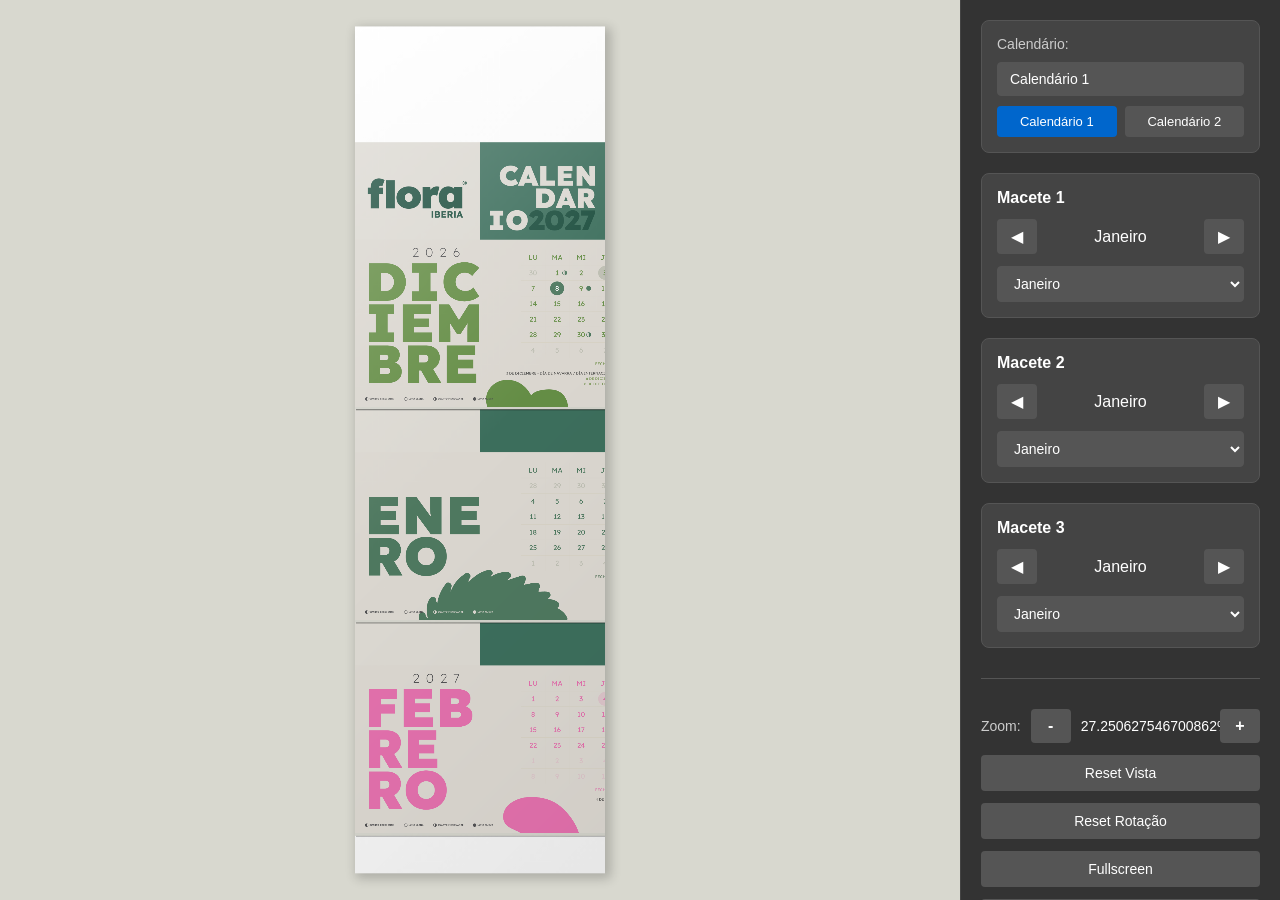
==== index.html @ 6ec3e70c "fundos independentes por calendario" ====
<!DOCTYPE html>
<html lang="pt">
<head>
    <meta charset="UTF-8">
    <meta name="viewport" content="width=device-width, initial-scale=1.0">
    <title>Calendário de Parede - Mockup Interativo</title>
    
    <!-- CSS -->
    <link rel="stylesheet" href="css/style.css">
</head>
<body>
    <!-- Container principal da aplicação -->
    <div id="app-container">
        <!-- Container do viewer (área de visualização) -->
        <div id="viewer-container">
            <!-- A folha base e macetes serão inseridos aqui pelo JavaScript -->
        </div>
        
        <!-- Container da UI (painel de controle) -->
        <div id="ui-container">
            <!-- Os controles serão inseridos aqui pelo JavaScript -->
        </div>
    </div>

    <!-- JavaScript -->
    <script src="js/config.js"></script>
    <script src="js/macete.js"></script>
    <script src="js/viewer.js"></script>
    <script src="js/ui.js"></script>
    <script src="js/app.js"></script>
</body>
</html>
---- css/style.css ----
* { margin:0; padding:0; box-sizing:border-box; }

body {
    font-family: 'Segoe UI', Tahoma, Geneva, Verdana, sans-serif;
    background-color: #1a1a1a;
    color: #fff;
    overflow: hidden;
    height: 100vh;
    width: 100vw;
}

#app-container {
    display: flex;
    height: 100vh;
    width: 100vw;
}

#viewer-container {
    flex: 1;
    display: flex;
    align-items: center;
    justify-content: center;
    overflow: auto;
    background-color: #2a2a2a;
    padding: 20px;
    cursor: default;
}

.folha-base {
    transform-origin: center center;
    will-change: transform;
    position: relative;
    overflow: hidden;
    background: linear-gradient(145deg, #ffffff 0%, #f8f8f8 40%, #f0f0f0 100%);
    border-radius: 2px;
}

.folha-base::before {
    content: '';
    position: absolute;
    top: 0; left: 0; right: 0; bottom: 0;
    background: linear-gradient(135deg, rgba(255,255,255,0.3) 0%, transparent 50%, rgba(0,0,0,0.04) 100%);
    pointer-events: none;
    z-index: 1000;
}

.folha-imagem { opacity: 0.95; }

/* Macetes */
.macete-zona {
    position: absolute;
    overflow: hidden;
    cursor: pointer;
    user-select: none;
    -webkit-user-select: none;
}

.macete-imagem {
    width: 100%;
    height: 100%;
    object-fit: contain;
    display: block;
    pointer-events: none;
}

.macete-stack {
    pointer-events: none;
}

.macete-folha {
    pointer-events: none;
}

/* Furo */
.furo {
    position: absolute;
    border-radius: 50%;
    border: 2px solid #000;
    background: transparent;
    z-index: 100;
}

.grelha-designer {
    position: absolute;
    top: 0; left: 0;
    width: 100%; height: 100%;
    pointer-events: none;
    z-index: 50;
}

/* UI Panel */
#ui-container {
    width: 320px;
    background: #333;
    border-left: 1px solid #444;
    padding: 20px;
    overflow-y: auto;
    display: flex;
    flex-direction: column;
    gap: 20px;
}

.painel-controle {
    display: flex;
    flex-direction: column;
    gap: 20px;
}

.controle-macete {
    background: #444;
    padding: 15px;
    border-radius: 8px;
    border: 1px solid #555;
}

.controle-titulo {
    font-size: 16px;
    font-weight: 600;
    margin-bottom: 12px;
    color: #fff;
}

.navegacao-macete {
    display: flex;
    align-items: center;
    justify-content: space-between;
    gap: 10px;
    margin-bottom: 12px;
}

.btn-navegacao {
    background: #555; color: #fff; border: none;
    padding: 8px 12px; border-radius: 4px; cursor: pointer;
    font-size: 16px; transition: background 0.2s; min-width: 40px;
}
.btn-navegacao:hover { background: #666; }
.btn-navegacao:active { background: #777; }

.nome-mes {
    flex: 1; text-align: center; font-weight: 500; color: #fff;
}

.dropdown-container { width: 100%; }

.select-mes {
    width: 100%; padding: 8px 12px; border-radius: 4px;
    border: 1px solid #555; background: #555; color: #fff;
    font-size: 14px; cursor: pointer;
}
.select-mes:hover { background: #666; }
.select-mes:focus { outline: none; border-color: #777; }

.separador-controles {
    border: none; border-top: 1px solid #555; margin: 10px 0;
}

.controles-globais { display: flex; flex-direction: column; gap: 12px; }
.zoom-container { display: flex; align-items: center; gap: 10px; }
.zoom-label { font-size: 14px; color: #ccc; }

.btn-zoom {
    background: #555; color: #fff; border: none;
    padding: 8px 12px; border-radius: 4px; cursor: pointer;
    font-size: 16px; font-weight: bold; min-width: 40px; transition: background 0.2s;
}
.btn-zoom:hover { background: #666; }

.zoom-valor { font-size: 14px; color: #fff; min-width: 50px; text-align: center; }

.btn-reset, .btn-fullscreen, .btn-designer,
.btn-reset-rotacao, .btn-imagem-fundo, .btn-carregar-fundo {
    background: #555; color: #fff; border: none;
    padding: 10px 16px; border-radius: 4px; cursor: pointer;
    font-size: 14px; transition: background 0.2s;
}
.btn-reset:hover, .btn-fullscreen:hover, .btn-designer:hover,
.btn-reset-rotacao:hover, .btn-imagem-fundo:hover, .btn-carregar-fundo:hover { background: #666; }
.btn-designer.ativo { background: #0066cc; }
.btn-designer.ativo:hover { background: #0077ee; }

.mensagem-erro {
    position: fixed; top: 50%; left: 50%;
    transform: translate(-50%, -50%);
    background: #ff4444; color: #fff;
    padding: 20px; border-radius: 8px; text-align: center; z-index: 1000;
}

@media (max-width: 768px) {
    #app-container { flex-direction: column; }
    #ui-container { width: 100%; height: 40vh; border-left: none; border-top: 1px solid #444; }
    #viewer-container { height: 60vh; }
}

#ui-container::-webkit-scrollbar { width: 8px; }
#ui-container::-webkit-scrollbar-track { background: #333; }
#ui-container::-webkit-scrollbar-thumb { background: #555; border-radius: 4px; }
#ui-container::-webkit-scrollbar-thumb:hover { background: #666; }

.controles-calendarios {
    background: #444;
    padding: 15px;
    border-radius: 8px;
    border: 1px solid #555;
    display: flex;
    flex-direction: column;
    gap: 10px;
}

.cal-label {
    font-size: 14px;
    color: #ccc;
    font-weight: 500;
}

.cal-nome-input {
    width: 100%;
    padding: 8px 12px;
    border-radius: 4px;
    border: 1px solid #555;
    background: #555;
    color: #fff;
    font-size: 14px;
}
.cal-nome-input:focus { outline: none; border-color: #777; }

.cal-botoes {
    display: flex;
    gap: 8px;
}

.btn-cal {
    flex: 1;
    background: #555;
    color: #fff;
    border: none;
    padding: 8px 12px;
    border-radius: 4px;
    cursor: pointer;
    font-size: 13px;
    transition: background 0.2s;
}
.btn-cal:hover { background: #666; }
.btn-cal.ativo { background: #0066cc; }
.btn-cal.ativo:hover { background: #0077ee; }
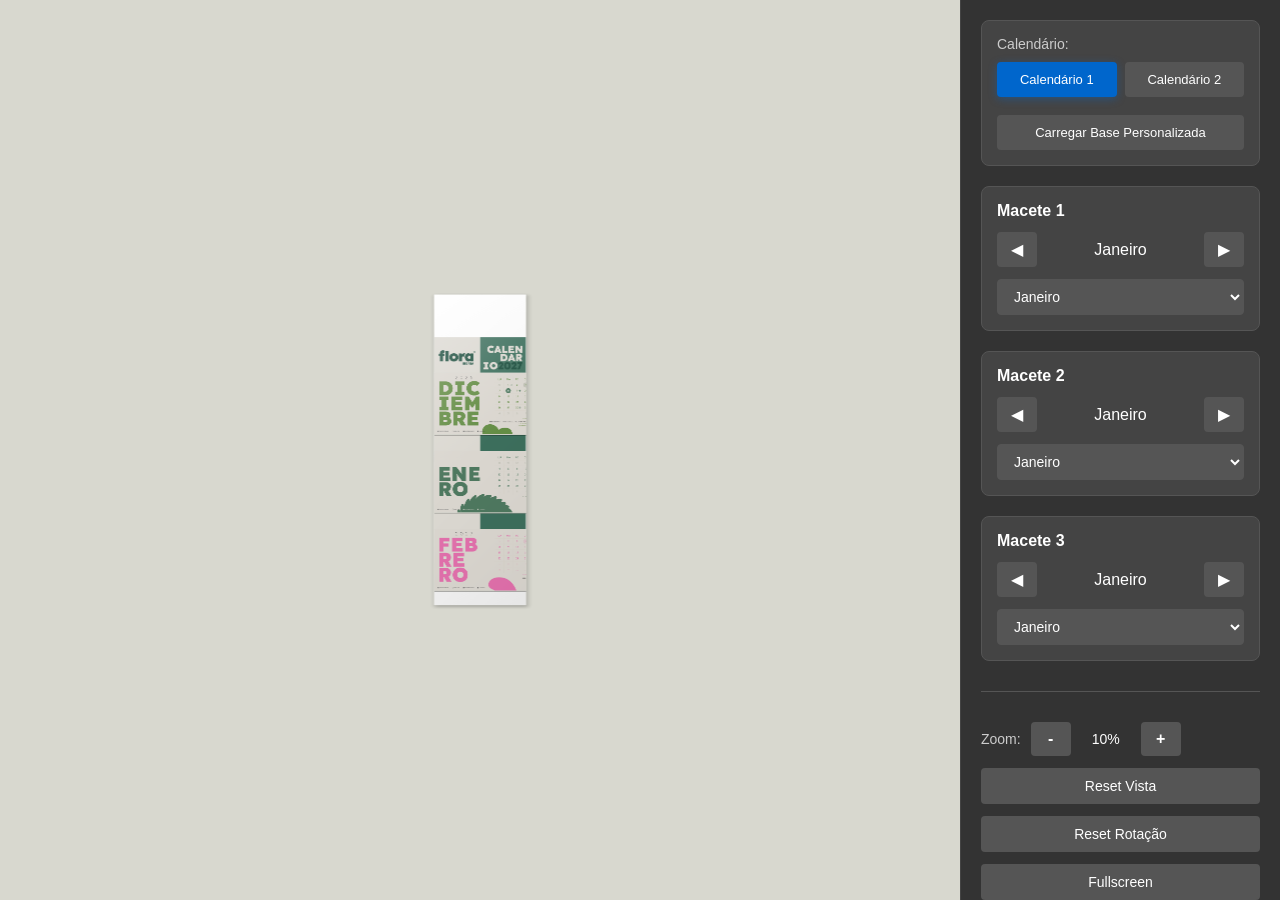
==== commit 6dbb133a: "loading screen, preload backgrounds" ====
--- a/index.html
+++ b/index.html
@@ -4,25 +4,19 @@
     <meta charset="UTF-8">
     <meta name="viewport" content="width=device-width, initial-scale=1.0">
     <title>Calendário de Parede - Mockup Interativo</title>
-    
-    <!-- CSS -->
     <link rel="stylesheet" href="css/style.css">
 </head>
 <body>
-    <!-- Container principal da aplicação -->
-    <div id="app-container">
-        <!-- Container do viewer (área de visualização) -->
-        <div id="viewer-container">
-            <!-- A folha base e macetes serão inseridos aqui pelo JavaScript -->
-        </div>
-        
-        <!-- Container da UI (painel de controle) -->
-        <div id="ui-container">
-            <!-- Os controles serão inseridos aqui pelo JavaScript -->
-        </div>
+    <div id="loading-screen">
+        <div class="loading-spinner"></div>
+        <div class="loading-text">A carregar...</div>
     </div>
 
-    <!-- JavaScript -->
+    <div id="app-container" style="display:none">
+        <div id="viewer-container"></div>
+        <div id="ui-container"></div>
+    </div>
+
     <script src="js/config.js"></script>
     <script src="js/macete.js"></script>
     <script src="js/viewer.js"></script>
--- a/css/style.css
+++ b/css/style.css
@@ -1,4 +1,50 @@
 * { margin:0; padding:0; box-sizing:border-box; }
+
+#loading-screen {
+    position: fixed;
+    top: 0; left: 0;
+    width: 100vw;
+    height: 100vh;
+    background: #1a1a1a;
+    display: flex;
+    flex-direction: column;
+    align-items: center;
+    justify-content: center;
+    z-index: 9999;
+    transition: opacity 0.4s ease;
+}
+#loading-screen.hidden {
+    opacity: 0;
+    pointer-events: none;
+}
+.loading-spinner {
+    width: 48px;
+    height: 48px;
+    border: 4px solid #444;
+    border-top-color: #0066cc;
+    border-radius: 50%;
+    animation: spin 0.8s linear infinite;
+}
+@keyframes spin { to { transform: rotate(360deg); } }
+.loading-text {
+    margin-top: 16px;
+    color: #aaa;
+    font-size: 16px;
+    font-family: 'Segoe UI', Tahoma, Geneva, Verdana, sans-serif;
+}
+
+.loading-overlay {
+    position: absolute;
+    top: 0; left: 0;
+    width: 100%;
+    height: 100%;
+    background: rgba(26, 26, 26, 0.85);
+    display: flex;
+    flex-direction: column;
+    align-items: center;
+    justify-content: center;
+    z-index: 9998;
+}
 
 body {
     font-family: 'Segoe UI', Tahoma, Geneva, Verdana, sans-serif;
@@ -24,6 +70,7 @@
     background-color: #2a2a2a;
     padding: 20px;
     cursor: default;
+    position: relative;
 }
 
 .folha-base {
@@ -233,12 +280,77 @@
     background: #555;
     color: #fff;
     border: none;
-    padding: 8px 12px;
+    padding: 10px 12px;
     border-radius: 4px;
     cursor: pointer;
     font-size: 13px;
-    transition: background 0.2s;
-}
-.btn-cal:hover { background: #666; }
-.btn-cal.ativo { background: #0066cc; }
+    font-weight: 500;
+    transition: background 0.2s, transform 0.1s;
+}
+.btn-cal:hover { background: #666; transform: translateY(-1px); }
+.btn-cal:active { transform: translateY(0); }
+.btn-cal.ativo { background: #0066cc; box-shadow: 0 2px 8px rgba(0, 102, 204, 0.4); }
 .btn-cal.ativo:hover { background: #0077ee; }
+
+.btn-upload-base {
+    background: #555;
+    color: #fff;
+    border: none;
+    padding: 10px 12px;
+    border-radius: 4px;
+    cursor: pointer;
+    font-size: 13px;
+    font-weight: 500;
+    transition: background 0.2s, transform 0.1s;
+    margin-top: 8px;
+}
+.btn-upload-base:hover { background: #666; transform: translateY(-1px); }
+.btn-upload-base:active { transform: translateY(0); }
+.btn-upload-base.ativo { background: #00aa66; box-shadow: 0 2px 8px rgba(0, 170, 102, 0.4); }
+.btn-upload-base.ativo:hover { background: #00cc77; }
+
+.btn-remover-macetes {
+    background: #555; color: #fff; border: none;
+    padding: 10px 16px; border-radius: 4px; cursor: pointer;
+    font-size: 14px; transition: background 0.2s;
+}
+.btn-remover-macetes:hover { background: #666; }
+.btn-remover-macetes.ativo { background: #cc4400; }
+.btn-remover-macetes.ativo:hover { background: #ee5500; }
+
+/* Loading overlay */
+.loading-overlay {
+    position: absolute;
+    top: 0;
+    left: 0;
+    width: 100%;
+    height: 100%;
+    background: rgba(0, 0, 0, 0.7);
+    display: flex;
+    flex-direction: column;
+    align-items: center;
+    justify-content: center;
+    z-index: 2000;
+    backdrop-filter: blur(4px);
+}
+
+.loading-spinner {
+    width: 50px;
+    height: 50px;
+    border: 4px solid rgba(255, 255, 255, 0.3);
+    border-top: 4px solid #0066cc;
+    border-radius: 50%;
+    animation: spin 1s linear infinite;
+}
+
+@keyframes spin {
+    0% { transform: rotate(0deg); }
+    100% { transform: rotate(360deg); }
+}
+
+.loading-text {
+    margin-top: 20px;
+    color: #fff;
+    font-size: 16px;
+    font-weight: 500;
+}
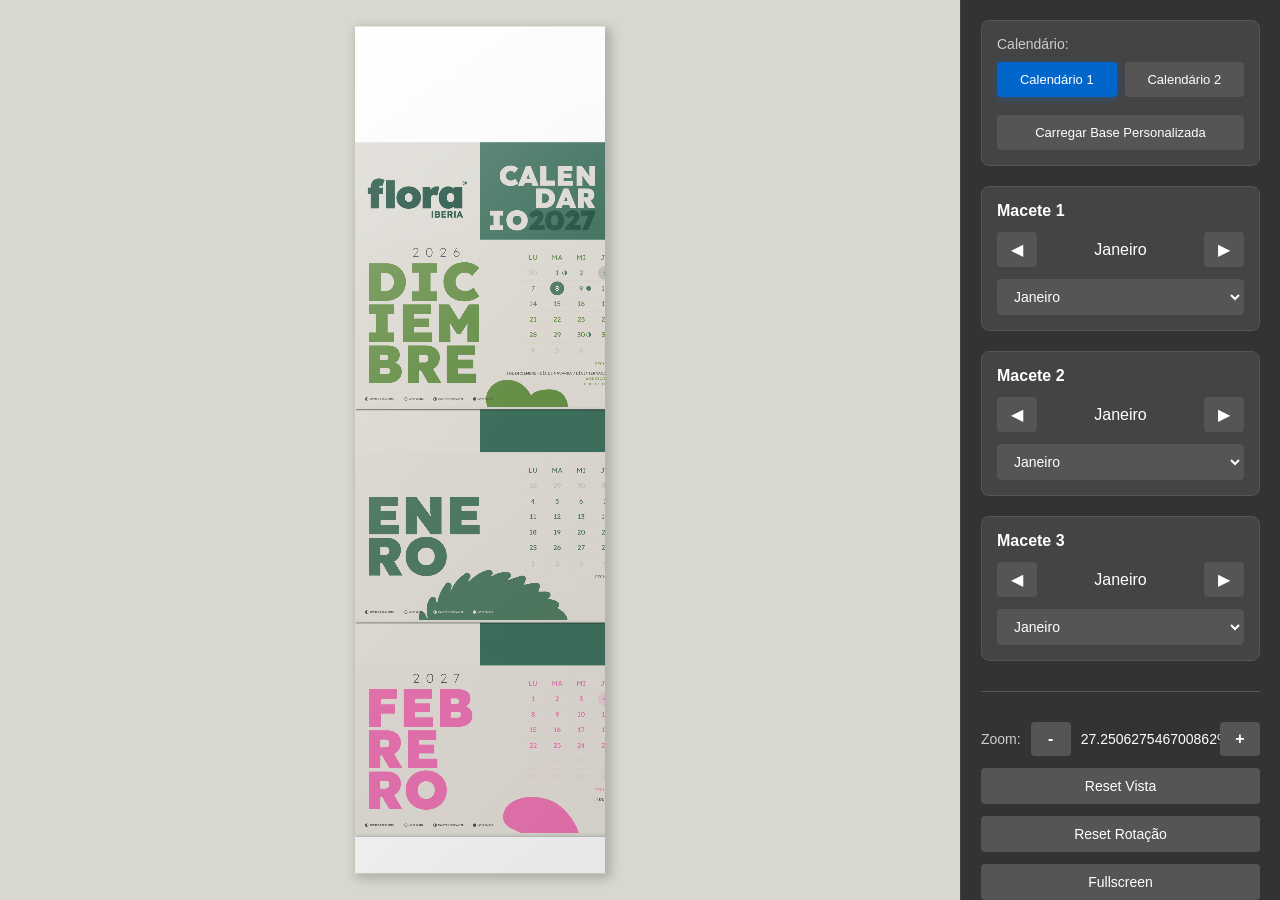
==== commit d0ae38e5: "fix: remove display:none from app-container, loading screen covers it" ====
--- a/index.html
+++ b/index.html
@@ -12,7 +12,7 @@
         <div class="loading-text">A carregar...</div>
     </div>
 
-    <div id="app-container" style="display:none">
+    <div id="app-container">
         <div id="viewer-container"></div>
         <div id="ui-container"></div>
     </div>
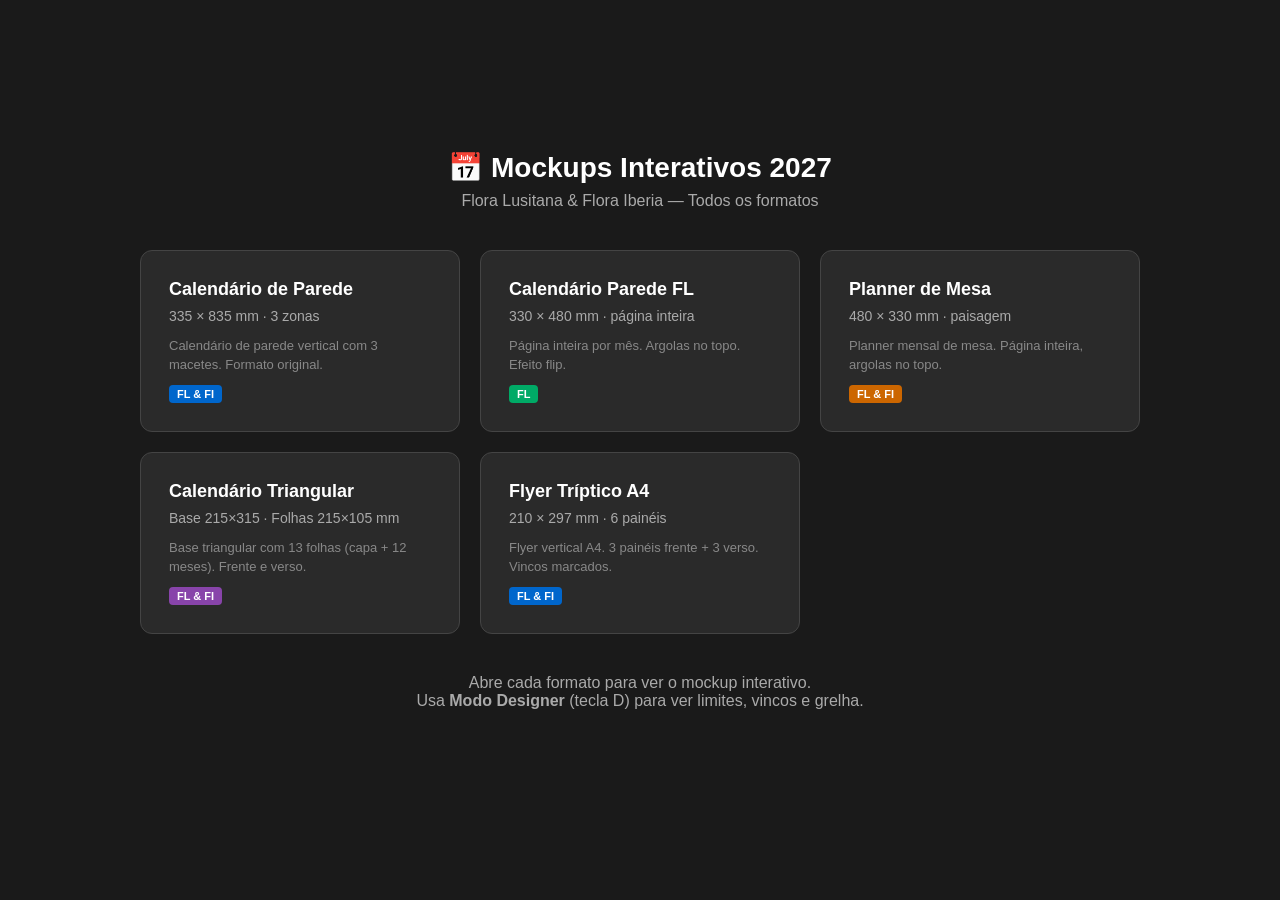
==== commit 7ac9781f: "Add new calendar formats: wall-fl (330x480), planner (480x330), triangle (215x315), flyer A4 trifold" ====
--- a/index.html
+++ b/index.html
@@ -3,24 +3,142 @@
 <head>
     <meta charset="UTF-8">
     <meta name="viewport" content="width=device-width, initial-scale=1.0">
-    <title>Calendário de Parede - Mockup Interativo</title>
-    <link rel="stylesheet" href="css/style.css">
+    <title>Calendários FL & FI - Mockups Interativos</title>
+    <style>
+        * { margin: 0; padding: 0; box-sizing: border-box; }
+        body {
+            font-family: 'Segoe UI', Tahoma, Geneva, Verdana, sans-serif;
+            background-color: #1a1a1a;
+            color: #fff;
+            min-height: 100vh;
+            display: flex;
+            flex-direction: column;
+            align-items: center;
+            justify-content: center;
+            padding: 40px 20px;
+        }
+        h1 {
+            font-size: 28px;
+            font-weight: 700;
+            margin-bottom: 8px;
+            text-align: center;
+        }
+        .subtitle {
+            font-size: 16px;
+            color: #aaa;
+            margin-bottom: 40px;
+            text-align: center;
+        }
+        .grid {
+            display: grid;
+            grid-template-columns: repeat(auto-fit, minmax(280px, 1fr));
+            gap: 20px;
+            max-width: 1000px;
+            width: 100%;
+        }
+        .card {
+            background: #2a2a2a;
+            border-radius: 12px;
+            padding: 28px;
+            text-decoration: none;
+            color: #fff;
+            border: 1px solid #444;
+            transition: transform 0.2s, border-color 0.2s, box-shadow 0.2s;
+        }
+        .card:hover {
+            transform: translateY(-4px);
+            border-color: #0066cc;
+            box-shadow: 0 8px 30px rgba(0, 102, 204, 0.3);
+        }
+        .card h2 {
+            font-size: 18px;
+            font-weight: 600;
+            margin-bottom: 8px;
+        }
+        .card .dims {
+            font-size: 14px;
+            color: #aaa;
+            margin-bottom: 12px;
+        }
+        .card .desc {
+            font-size: 13px;
+            color: #888;
+            line-height: 1.5;
+        }
+        .card .tag {
+            display: inline-block;
+            background: #0066cc;
+            color: #fff;
+            font-size: 11px;
+            padding: 3px 8px;
+            border-radius: 4px;
+            margin-top: 10px;
+            font-weight: 600;
+        }
+        .card .tag.verde { background: #00aa66; }
+        .card .tag.laranja { background: #cc6600; }
+        .card .tag.roxo { background: #8844aa; }
+        .separator {
+            width: 100%;
+            text-align: center;
+            margin: 20px 0 10px;
+            color: #666;
+            font-size: 13px;
+            font-weight: 600;
+            text-transform: uppercase;
+            letter-spacing: 2px;
+        }
+    </style>
 </head>
 <body>
-    <div id="loading-screen">
-        <div class="loading-spinner"></div>
-        <div class="loading-text">A carregar...</div>
+    <h1>📅 Mockups Interativos 2027</h1>
+    <p class="subtitle">Flora Lusitana & Flora Iberia — Todos os formatos</p>
+
+    <div class="grid">
+        <!-- Wall Calendar (existing) -->
+        <a href="wall.html" class="card">
+            <h2>Calendário de Parede</h2>
+            <div class="dims">335 × 835 mm · 3 zonas</div>
+            <div class="desc">Calendário de parede vertical com 3 macetes. Formato original.</div>
+            <span class="tag">FL & FI</span>
+        </a>
+
+        <!-- FL Wall Calendar (new) -->
+        <a href="wall-fl.html" class="card">
+            <h2>Calendário Parede FL</h2>
+            <div class="dims">330 × 480 mm · página inteira</div>
+            <div class="desc">Página inteira por mês. Argolas no topo. Efeito flip.</div>
+            <span class="tag verde">FL</span>
+        </a>
+
+        <!-- Planner -->
+        <a href="planner.html" class="card">
+            <h2>Planner de Mesa</h2>
+            <div class="dims">480 × 330 mm · paisagem</div>
+            <div class="desc">Planner mensal de mesa. Página inteira, argolas no topo.</div>
+            <span class="tag laranja">FL & FI</span>
+        </a>
+
+        <!-- Triangular -->
+        <a href="triangle.html" class="card">
+            <h2>Calendário Triangular</h2>
+            <div class="dims">Base 215×315 · Folhas 215×105 mm</div>
+            <div class="desc">Base triangular com 13 folhas (capa + 12 meses). Frente e verso.</div>
+            <span class="tag roxo">FL & FI</span>
+        </a>
+
+        <!-- Flyer -->
+        <a href="flyer.html" class="card">
+            <h2>Flyer Tríptico A4</h2>
+            <div class="dims">210 × 297 mm · 6 painéis</div>
+            <div class="desc">Flyer vertical A4. 3 painéis frente + 3 verso. Vincos marcados.</div>
+            <span class="tag">FL & FI</span>
+        </a>
     </div>
 
-    <div id="app-container">
-        <div id="viewer-container"></div>
-        <div id="ui-container"></div>
-    </div>
-
-    <script src="js/config.js"></script>
-    <script src="js/macete.js"></script>
-    <script src="js/viewer.js"></script>
-    <script src="js/ui.js"></script>
-    <script src="js/app.js"></script>
+    <p class="subtitle" style="margin-top: 40px;">
+        Abre cada formato para ver o mockup interativo.<br>
+        Usa <strong>Modo Designer</strong> (tecla D) para ver limites, vincos e grelha.
+    </p>
 </body>
 </html>
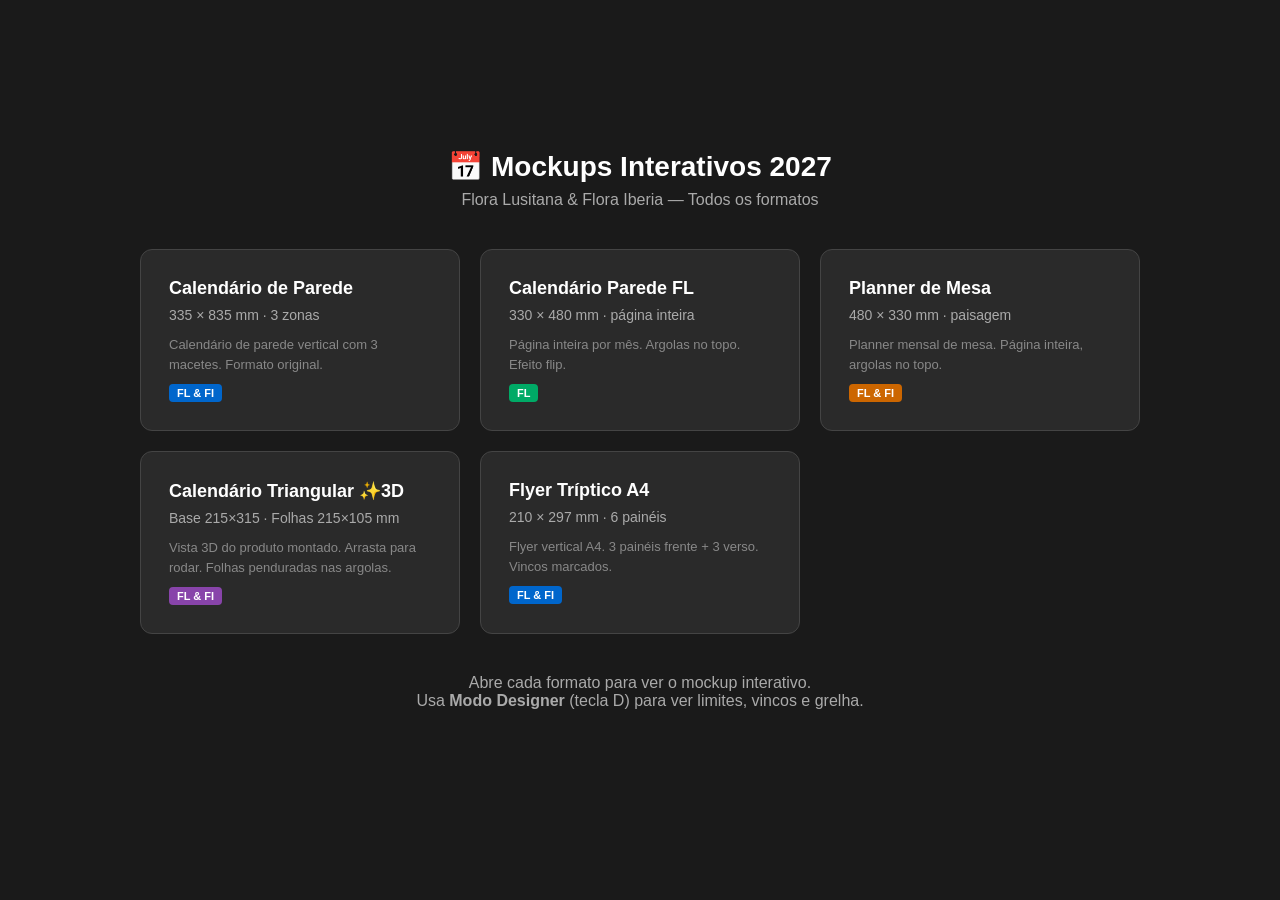
==== commit 9209bf43: "Add 3D triangular mockup (assembled product view)" ====
--- a/index.html
+++ b/index.html
@@ -120,10 +120,10 @@
         </a>
 
         <!-- Triangular -->
-        <a href="triangle.html" class="card">
-            <h2>Calendário Triangular</h2>
+        <a href="triangle-3d.html" class="card">
+            <h2>Calendário Triangular ✨3D</h2>
             <div class="dims">Base 215×315 · Folhas 215×105 mm</div>
-            <div class="desc">Base triangular com 13 folhas (capa + 12 meses). Frente e verso.</div>
+            <div class="desc">Vista 3D do produto montado. Arrasta para rodar. Folhas penduradas nas argolas.</div>
             <span class="tag roxo">FL & FI</span>
         </a>
 
